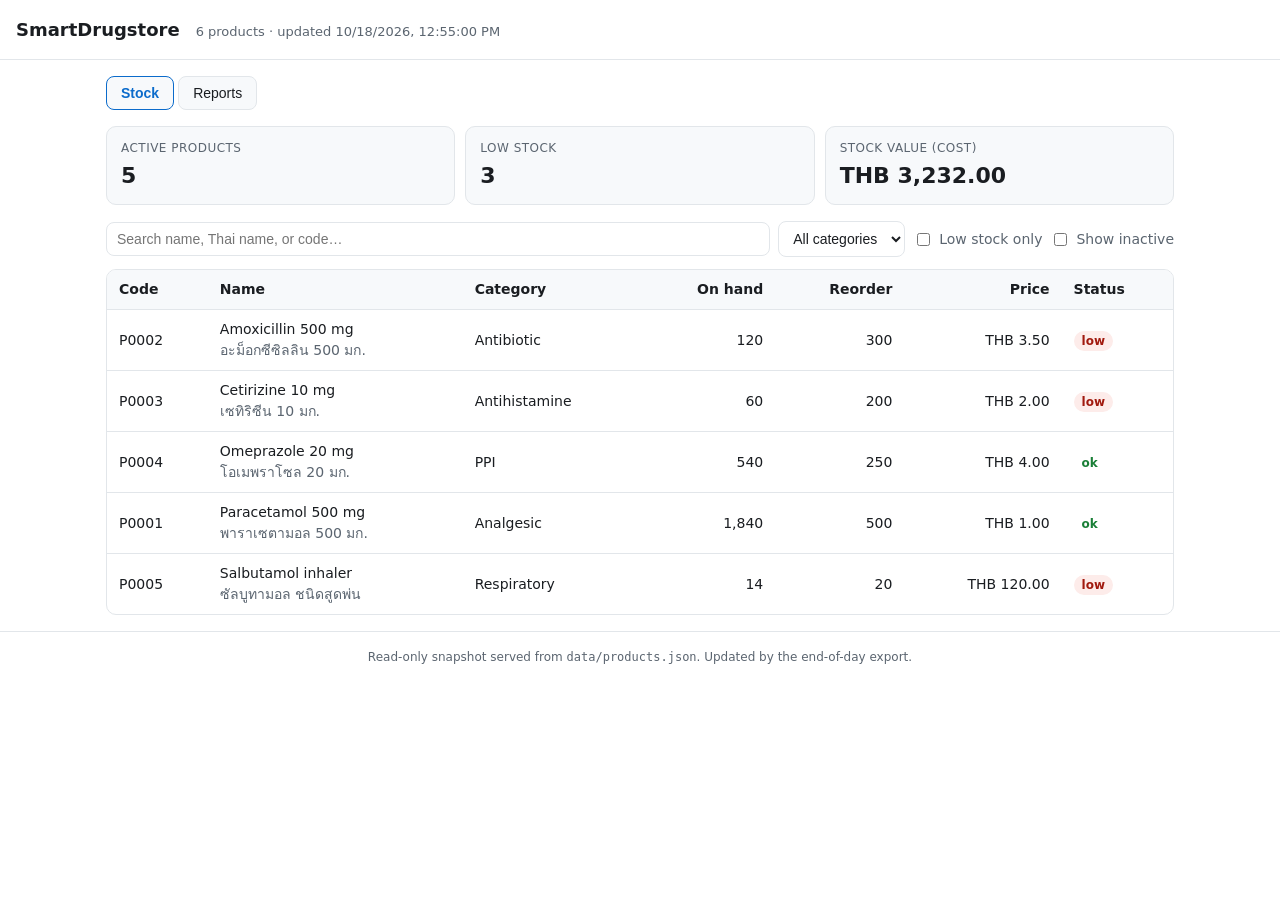
==== index.html @ 9928d24c "Repurpose repo as SmartDrugstore stock & reporting site Clear the old placeholder README and scaffol" ====
<!doctype html>
<html lang="en">
<head>
  <meta charset="utf-8">
  <meta name="viewport" content="width=device-width, initial-scale=1">
  <title>SmartDrugstore — Stock & Reports</title>
  <link rel="stylesheet" href="styles.css">
</head>
<body>
  <header>
    <h1>SmartDrugstore</h1>
    <span class="meta" id="meta">loading…</span>
  </header>

  <main>
    <nav class="tabs" role="tablist">
      <button role="tab" aria-selected="true" data-tab="stock">Stock</button>
      <button role="tab" aria-selected="false" data-tab="reports">Reports</button>
    </nav>

    <!-- Stock -->
    <section id="tab-stock">
      <div class="cards" id="stockCards"></div>
      <div class="controls">
        <input type="search" id="search" placeholder="Search name, Thai name, or code…">
        <select id="category"><option value="">All categories</option></select>
        <label><input type="checkbox" id="lowOnly"> Low stock only</label>
        <label><input type="checkbox" id="inactive"> Show inactive</label>
      </div>
      <div class="table-wrap">
        <table id="stockTable">
          <thead>
            <tr>
              <th data-sort="id">Code</th>
              <th data-sort="name">Name</th>
              <th data-sort="category">Category</th>
              <th class="num" data-sort="on_hand">On hand</th>
              <th class="num" data-sort="reorder_point">Reorder</th>
              <th class="num" data-sort="price">Price</th>
              <th>Status</th>
            </tr>
          </thead>
          <tbody></tbody>
        </table>
        <div class="empty hidden" id="stockEmpty">No matching products.</div>
      </div>
    </section>

    <!-- Reports -->
    <section id="tab-reports" class="hidden">
      <div class="controls">
        <select id="report">
          <option value="low">Low stock (on hand &lt; reorder point)</option>
          <option value="valuation">Stock valuation by category</option>
          <option value="count">Product count by category</option>
          <option value="expiry">Expiring within 90 days</option>
          <option value="inactive">Inactive products</option>
        </select>
      </div>
      <div class="cards" id="reportCards"></div>
      <div class="table-wrap">
        <table id="reportTable">
          <thead><tr></tr></thead>
          <tbody></tbody>
        </table>
        <div class="empty hidden" id="reportEmpty">Nothing to show.</div>
      </div>
    </section>
  </main>

  <footer>
    Read-only snapshot served from <code>data/products.json</code>. Updated by the end-of-day export.
  </footer>

  <script src="app.js"></script>
</body>
</html>
---- styles.css ----
:root {
  --bg: #ffffff;
  --fg: #1a1d21;
  --muted: #5b6570;
  --line: #e2e6ea;
  --accent: #0b6bcb;
  --warn-bg: #fff4e5;
  --warn-fg: #8a5300;
  --danger-bg: #fdecea;
  --danger-fg: #a11a0f;
  --ok-fg: #1a7f37;
  --card: #f7f9fb;
}
@media (prefers-color-scheme: dark) {
  :root {
    --bg: #15181c;
    --fg: #e6e9ec;
    --muted: #97a1ab;
    --line: #2a2f36;
    --accent: #4c9ffe;
    --warn-bg: #3a2e14;
    --warn-fg: #f0c674;
    --danger-bg: #3a1c19;
    --danger-fg: #f2a097;
    --ok-fg: #5fd07a;
    --card: #1c2126;
  }
}

* { box-sizing: border-box; }
body {
  margin: 0;
  font: 15px/1.5 system-ui, -apple-system, "Segoe UI", Roboto, "Noto Sans Thai", sans-serif;
  color: var(--fg);
  background: var(--bg);
}
header {
  padding: 16px;
  border-bottom: 1px solid var(--line);
  display: flex;
  flex-wrap: wrap;
  align-items: baseline;
  gap: 8px 16px;
}
header h1 { font-size: 18px; margin: 0; }
header .meta { color: var(--muted); font-size: 13px; }
main { padding: 16px; max-width: 1100px; margin: 0 auto; }

nav.tabs { display: flex; gap: 4px; margin-bottom: 16px; flex-wrap: wrap; }
nav.tabs button {
  border: 1px solid var(--line);
  background: var(--card);
  color: var(--fg);
  padding: 8px 14px;
  border-radius: 8px;
  cursor: pointer;
  font-size: 14px;
}
nav.tabs button[aria-selected="true"] {
  border-color: var(--accent);
  color: var(--accent);
  font-weight: 600;
}

.controls { display: flex; flex-wrap: wrap; gap: 8px; margin-bottom: 12px; align-items: center; }
.controls input[type="search"], .controls select {
  padding: 8px 10px;
  border: 1px solid var(--line);
  border-radius: 8px;
  background: var(--bg);
  color: var(--fg);
  font-size: 14px;
}
.controls input[type="search"] { flex: 1 1 220px; min-width: 0; }
.controls label { display: flex; align-items: center; gap: 6px; color: var(--muted); font-size: 14px; }

.cards { display: grid; grid-template-columns: repeat(auto-fit, minmax(160px, 1fr)); gap: 10px; margin-bottom: 16px; }
.card { background: var(--card); border: 1px solid var(--line); border-radius: 10px; padding: 12px 14px; }
.card .k { color: var(--muted); font-size: 12px; text-transform: uppercase; letter-spacing: .04em; }
.card .v { font-size: 22px; font-weight: 650; margin-top: 2px; }

.table-wrap { overflow-x: auto; border: 1px solid var(--line); border-radius: 10px; }
table { border-collapse: collapse; width: 100%; font-size: 14px; }
th, td { text-align: left; padding: 9px 12px; border-bottom: 1px solid var(--line); white-space: nowrap; }
th { position: sticky; top: 0; background: var(--card); cursor: pointer; user-select: none; }
th[data-sort]::after { content: ""; }
th.asc::after { content: " \25B2"; color: var(--muted); }
th.desc::after { content: " \25BC"; color: var(--muted); }
td.num, th.num { text-align: right; font-variant-numeric: tabular-nums; }
tr:last-child td { border-bottom: none; }

.badge { display: inline-block; padding: 1px 8px; border-radius: 999px; font-size: 12px; font-weight: 600; }
.badge.low { background: var(--danger-bg); color: var(--danger-fg); }
.badge.warn { background: var(--warn-bg); color: var(--warn-fg); }
.badge.ok { color: var(--ok-fg); }
.badge.off { color: var(--muted); border: 1px solid var(--line); }

.empty { padding: 24px; text-align: center; color: var(--muted); }
footer { padding: 16px; color: var(--muted); font-size: 12px; text-align: center; border-top: 1px solid var(--line); }
.hidden { display: none; }
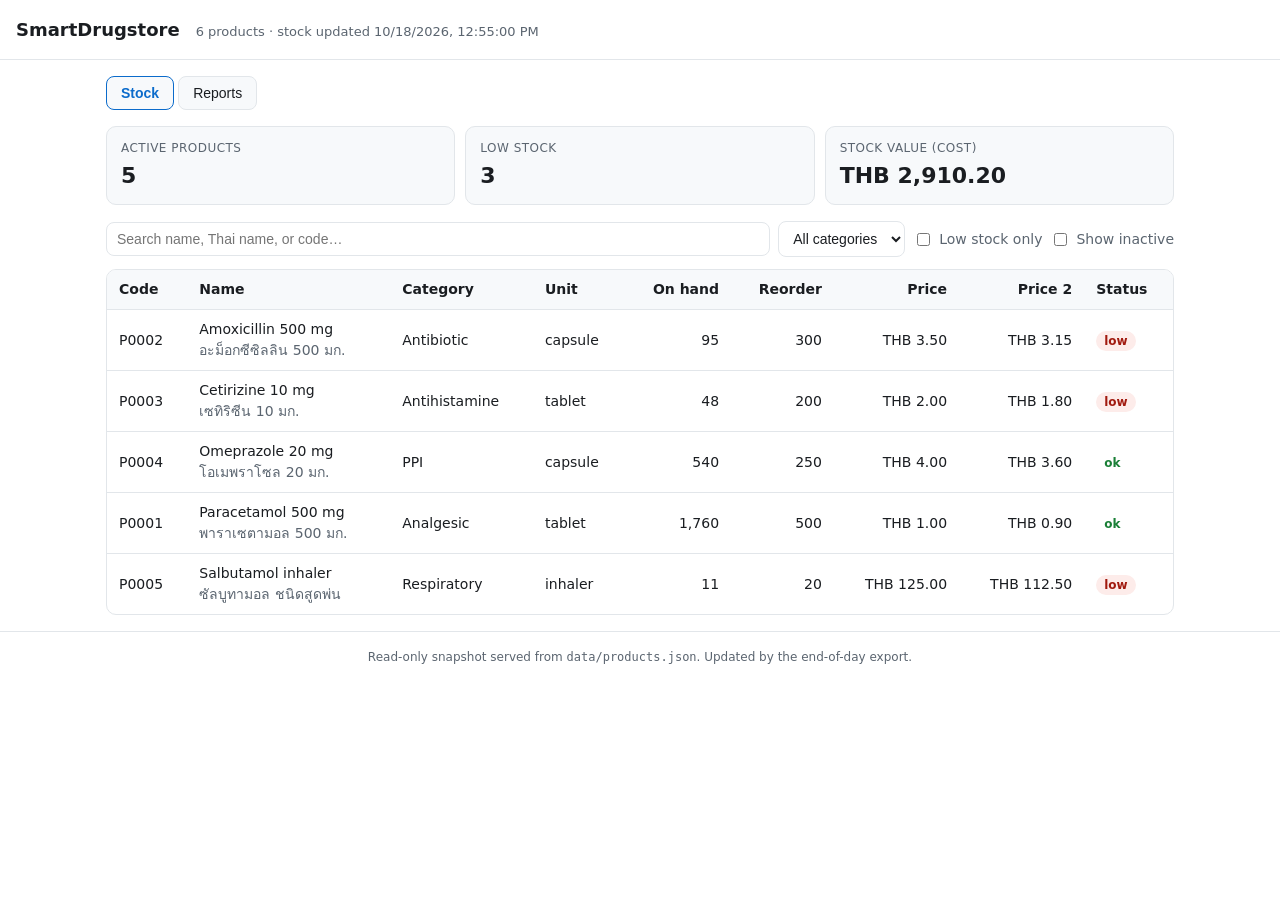
==== commit b727915e: "Wire real inventory columns: unit, price2, stock sum, avg cost Use the confirmed legacy columns, and" ====
--- a/index.html
+++ b/index.html
@@ -34,9 +34,11 @@
               <th data-sort="id">Code</th>
               <th data-sort="name">Name</th>
               <th data-sort="category">Category</th>
+              <th data-sort="unit">Unit</th>
               <th class="num" data-sort="on_hand">On hand</th>
               <th class="num" data-sort="reorder_point">Reorder</th>
               <th class="num" data-sort="price">Price</th>
+              <th class="num" data-sort="price2">Price 2</th>
               <th>Status</th>
             </tr>
           </thead>
